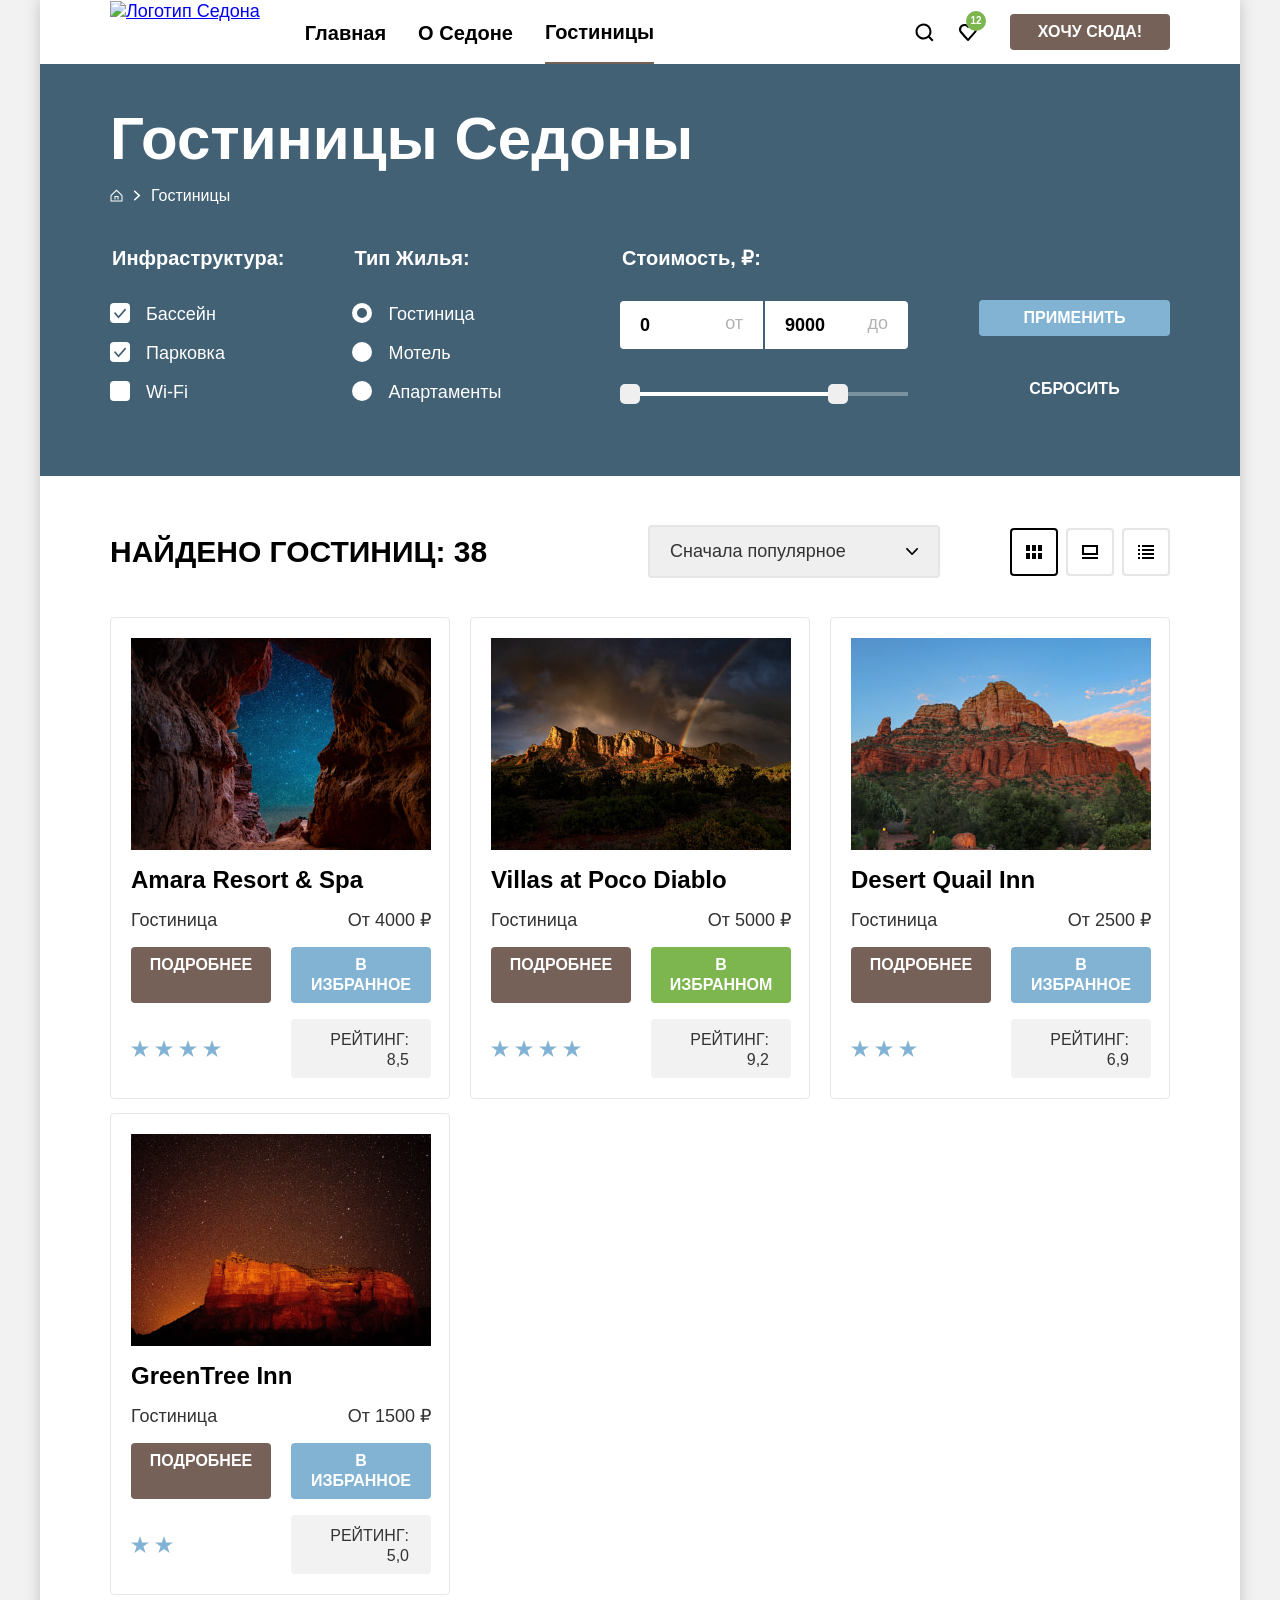
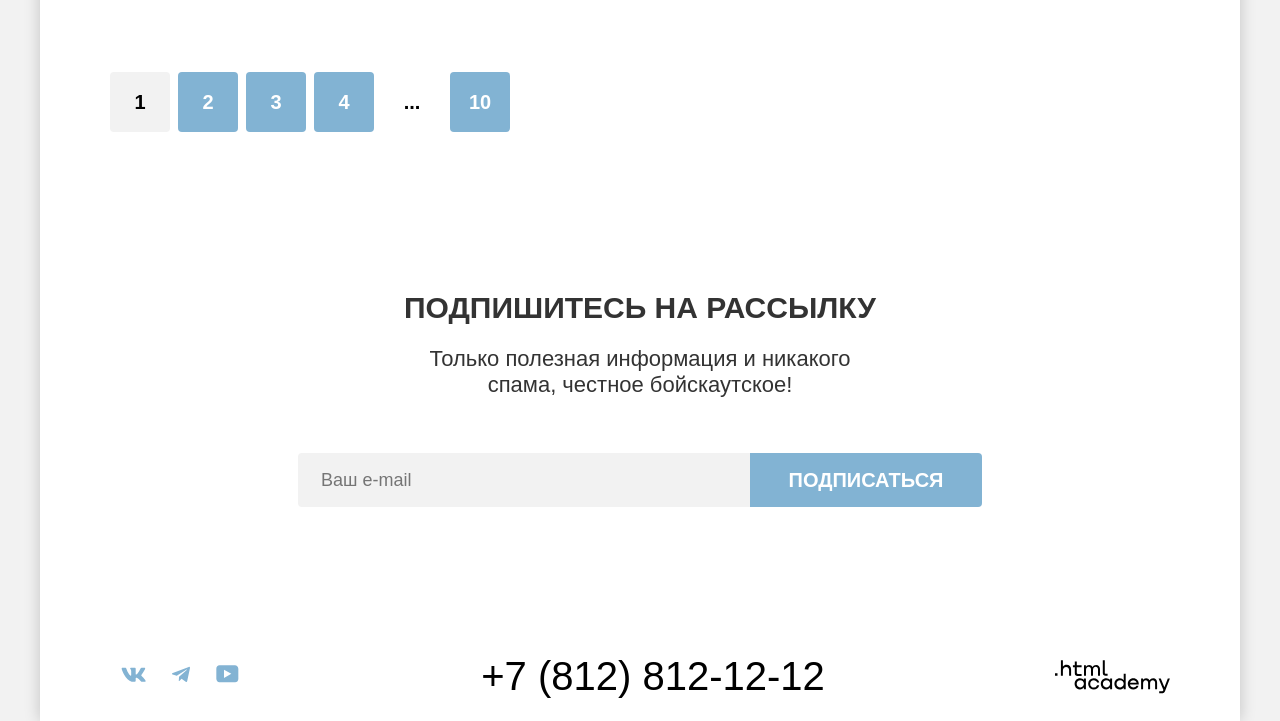
==== catalog.html @ 873b8c65 "Полностью завершена верстка" ====
<!DOCTYPE html>
<html lang="ru">
  <head>
    <meta charset="utf-8">
    <title>HTML Academy: Седона</title>
    <link rel="icon" href="favicon.ico">
    <link rel="stylesheet" href="styles/styles.css">
  </head>
  <body>
    <div class="page-container">
      <header class="page-header" data-test="header">
        <div class="container">
          <nav class="navigation">
            <a class="navigation-logo" href="index.html">
              <img class="navigation-logo-img" src="images/logo.svg" width="140" height="70" alt="Логотип Седона">
            </a>
            <ul class="navigation-list">
              <li class="navigation-item">
                <a class="navigation-link" href="index.html">Главная</a>
              </li>
              <li class="navigation-item">
                <a class="navigation-link" href="#">О Седоне</a>
              </li>
              <li class="navigation-item">
                <a class="navigation-link navigation-link-current">Гостиницы</a>
              </li>
            </ul>
            <ul class="navigation-user">
              <li class="navigation-user-item">
                <a class="navigation-user-link navigation-user-link-search" href="#">
                  <span class="visually-hidden">Поиск</span>
                </a>
              </li>
              <li class="navigation-user-item">
                <a class="navigation-user-link navigation-user-link-like" href="#">
                  <span class="visually-hidden">Избранное</span>
                  <span class="navigation-user-link-badge">12</span>
                </a>
              </li>
              <li class="navigation-item">
                <button class="header-button button button-primary" type="button">Хочу сюда!</button>
              </li>
            </ul>
          </nav>
        </div>
      </header>
      <main class=" main-container main-inner" data-test="main">
        <section class="inner-header">
          <div class="container">
            <h1 class="inner-header-title title-h-one">Гостиницы Седоны</h1>
            <ol class="breadcrumbs-list">
              <li class="breadcrumbs-item">
                <a class="breadcrumbs-link breadcrumbs-link-home" href="index.html">
                  <span class="visually-hidden">Главная</span>
                </a>
              </li>
              <li class="breadcrumbs-item">
                <a class="breadcrumbs-link">Гостиницы</a>
              </li>
            </ol>
            <form class="catalog-filter" action="https://echo.htmlacademy.ru/" method="get" data-test="filter">
              <fieldset class="catalog-filter-group">
                <legend class="catalog-filter-title">Инфраструктура:</legend>
                <ul class="catalog-filter-list">
                  <li class="catalog-filter-item">
                    <label class="control" for="pool">
                      <input class="control-input checkbox visually-hidden" type="checkbox" name="pool" id="pool"
                        checked>
                      <span class="checkbox-text">Бассейн</span>
                    </label>
                  </li>
                  <li class="catalog-filter-item">
                    <label class="control" for="parking">
                      <input class="control-input checkbox visually-hidden" type="checkbox" name="parking" id="parking"
                        checked>
                      <span class="checkbox-text">Парковка</span>
                    </label>
                  </li>
                  <li class="catalog-filter-item">
                    <label class="control" for="Wi-Fi">
                      <input class="control-input checkbox visually-hidden" type="checkbox" name="Wi-Fi" id="Wi-Fi">
                      <span class="checkbox-text">Wi-Fi</span>
                    </label>
                  </li>
                </ul>
              </fieldset>
              <fieldset class="catalog-filter-group">
                <legend class="catalog-filter-title">Тип Жилья:</legend>
                <ul class="catalog-filter-list">
                  <li class="catalog-filter-item">
                    <label class="control">
                      <input class="control-input radio visually-hidden" type="radio" name="house-type" value="hotel"
                        checked>
                      <span class="radio-text">Гостиница</span>
                    </label>
                  </li>
                  <li class="catalog-filter-item">
                    <label class="control">
                      <input class="control-input radio visually-hidden" type="radio" name="house-type" value="motel">
                      <span class="radio-text">Мотель</span>
                    </label>
                  </li>
                  <li class="catalog-filter-item">
                    <label class="control">
                      <input class="control-input radio visually-hidden" type="radio" name="house-type"
                        value="apartments">
                      <span class="radio-text">Апартаменты</span>
                    </label>
                  </li>
                </ul>
              </fieldset>
              <fieldset class="catalog-filter-group range">
                <legend class="catalog-filter-title">Стоимость, ₽:</legend>
                <div class="filter-range">
                  <label class="filter-range-control">
                    <span class="range-input-limit">от</span>
                    <input class="range-input range-input-min" type="text" name="main-interval" value="0">
                  </label>
                  <label class="filter-range-control">
                    <span class="range-input-limit"> до</span>
                    <input class="range-input range-input-max" type="text" name="main-interval" value="9000">
                  </label>
                  <div class="range-scale">
                    <div class="range-bar">
                      <button class="range-scale-toggle range-scale-min" type="button">
                        <span class="visually-hidden">Минимум</span>
                      </button>
                      <button class="range-scale-toggle range-scale-max" type="button">
                        <span class="visually-hidden">Максимум</span>
                      </button>
                    </div>
                  </div>
                </div>
              </fieldset>
              <fieldset class="catalog-filter-group filter-button">
                <button class="catalog-filter-button button button-secondary" type="submit">Применить</button>
                <button class="catalog-filter-button button button-reset" type="reset">Сбросить</button>
              </fieldset>
            </form>
          </div>
        </section>
        <section class="catalog">
          <div class="container">
            <header class="catalog-header" data-test="catalog">
              <h2 class="catalog-header-title title-h-second">Найдено гостиниц: <span>38</span></h2>
              <select class="select-control" aria-label="Сортировка">
                <option value="popular">Сначала популярное</option>
                <option value="cheap">Сначала дешёвое</option>
                <option value="expensive">Сначала дорогое</option>
              </select>
              <div class="view-buttons">
                <a class=" view-toggle view-toggle-current view-table" href="#">
                  <span class="visually-hidden">Показать плиткой</span>
                </a>
                <a class=" view-toggle view-gallery" href="#">
                  <span class="visually-hidden">Показать карточки </span>
                </a>
                <a class=" view-toggle view-list" href="#">
                  <span class="visually-hidden">Показать список</span>
                </a>
              </div>
            </header>
            <ul class="catalog-list">
              <li class="catalog-card">
                <a class="catalog-card-link" href="#">
                  <img class="catalog-card-image" src="images/catalog/hotel-1.jpg" width="300" height="212"
                    alt="Ущелье со звездным небом">
                </a>
                <a class="catalog-card-link" href="#">
                  <p class="catalog-card-title title-h-three">Amara Resort & Spa</p>
                </a>
                <span class="catalog-card-type">Гостиница</span>
                <span class="catalog-card-price">От 4000 ₽</span>
                <a class="catalog-more-button button button-primary" href="#">Подробнее</a>
                <button class="catalog-favorite-button button button-secondary" type="button">В Избранное</button>
                <div class="catalog-card-stars catalog-card-stars-four">
                  <span class="visually-hidden">4 звезды</span>
                </div>
                <p class="catalog-card-rating"> Рейтинг: 8,5 </p>
              </li>
              <li class="catalog-card">
                <a class="catalog-card-link" href="#">
                  <img class="catalog-card-image" src="images/catalog/hotel-2.jpg" width="300" height="212"
                    alt="Радуга на фоне гор">
                </a>
                <a class="catalog-card-link" href="#">
                  <p class="catalog-card-title title-h-three">Villas at Poco Diablo</p>
                </a>
                <span class="catalog-card-type">Гостиница</span>
                <span class="catalog-card-price">От 5000 ₽</span>
                <a class="catalog-more-button button button-primary" href="#">Подробнее</a>
                <button class="catalog-favorite-button button button-favorite" type="button">В Избранном</button>
                <div class="catalog-card-stars catalog-card-stars-four">
                  <span class="visually-hidden">4 звезды</span>
                </div>
                <p class="catalog-card-rating"> Рейтинг: 9,2 </p>
              </li>
              <li class="catalog-card">
                <a class="catalog-card-link" href="#">
                  <img class="catalog-card-image" src="images/catalog/hotel-3.jpg" width="300" height="212"
                    alt="Горы на фоне неба">
                </a>
                <a class="catalog-card-link" href="#">
                  <p class="catalog-card-title title-h-three">Desert Quail Inn</p>
                </a>
                <span class="catalog-card-type">Гостиница</span>
                <span class="catalog-card-price">От 2500 ₽</span>
                <a class="catalog-more-button button button-primary" href="#">Подробнее</a>
                <button class="catalog-favorite-button button button-secondary" type="button">В Избранное</button>
                <div class="catalog-card-stars catalog-card-stars-three">
                  <span class="visually-hidden">3 звезды</span>
                </div>
                <p class="catalog-card-rating"> Рейтинг: 6,9 </p>
              </li>
              <li class="catalog-card">
                <a class="catalog-card-link" href="#">
                  <img class="catalog-card-image" src="images/catalog/hotel-4.jpg" width="300" height="212"
                    alt="Горы на фоне звездного неба">
                </a>
                <a class="catalog-card-link" href="#">
                  <p class="catalog-card-title title-h-three">GreenTree Inn</p>
                </a>
                <span class="catalog-card-type">Гостиница</span>
                <span class="catalog-card-price">От 1500 ₽</span>
                <a class="catalog-more-button button button-primary" href="#">Подробнее</a>
                <button class="catalog-favorite-button button button-secondary" type="button">В Избранное</button>
                <div class="catalog-card-stars catalog-card-stars-two">
                  <span class="visually-hidden">2 звезды</span>
                </div>
                <span class="catalog-card-rating">Рейтинг: 5,0</span>
              </li>
            </ul>
            <ul class="pagination-list">
              <li class="pagination-item">
                <a class="pagination-link pagination-current">1</a>
              </li>
              <li class="pagination-item">
                <a class="pagination-link" href="#">2</a>
              </li>
              <li class="pagination-item">
                <a class="pagination-link" href="#">3</a>
              </li>
              <li class="pagination-item">
                <a class="pagination-link" href="#">4</a>
              </li>
              <li class="pagination-item">
                <span class="pagination-link pagination-text">...</span>
              </li>
              <li class="pagination-item">
                <a class="pagination-link" href="#">10</a>
              </li>
            </ul>
          </div>
        </section>
        <section class="subscribe" data-test="subscribe">
          <div class="subscribe-container">
            <h2 class="subscribe-title title-h-second">Подпишитесь на рассылку</h2>
            <p class="subscribe-text">Только полезная информация и никакого спама, честное бойскаутское!</p>
          </div>
          <form class="subscribe-form" action="https://echo.htmlacademy.ru/" method="post">
            <label class="visually-hidden" for="subscribe-email">Укажите ваш email</label>
            <input class="subscribe-form-input" type="email" id="subscribe-email" name="user-email" placeholder="Ваш e-mail" required>
            <button class="subscribe-button button button-secondary button-lg" type="submit">Подписаться</button>
          </form>
        </section>
      </main>
      <footer class="page-footer" data-test="footer">
        <div class="container page-footer-wrapper">
          <ul class="socials">
            <li class="social-item">
              <a class="social-link" href="https://vk.com/htmlacademy" target="_blank">
                <svg class="social-icon" xmlns="http://www.w3.org/2000/svg" width="25" height="15" viewBox="0 0 25 15" fill="currentColor">
                  <path fill-rule="evenodd" d="M24.12 1.8c.16-.54 0-.94-.8-.94H20.7c-.67 0-.98.34-1.15.73 0 0-1.33 3.2-3.22 5.27-.61.6-.9.8-1.23.8-.16 0-.41-.2-.41-.75v-5.1c0-.66-.19-.95-.74-.95H9.82c-.42 0-.67.3-.67.59 0 .62.95.76 1.04 2.51v3.8c0 .83-.15.98-.48.98-.9 0-3.06-3.2-4.34-6.88-.25-.72-.5-1-1.18-1H1.57c-.75 0-.9.34-.9.73 0 .68.89 4.07 4.14 8.55 2.17 3.06 5.23 4.72 8 4.72 1.68 0 1.88-.37 1.88-1v-2.32c0-.74.16-.88.7-.88.38 0 1.05.19 2.6 1.66 1.79 1.75 2.08 2.54 3.08 2.54h2.63c.75 0 1.12-.37.9-1.1-.23-.72-1.08-1.77-2.2-3.02-.62-.71-1.54-1.48-1.82-1.86-.39-.5-.28-.71 0-1.15 0 0 3.2-4.42 3.54-5.93Z" clip-rule="evenodd" />
                </svg>
                <span class="visually-hidden">ВКонтакте</span>
              </a>
            </li>
            <li class="social-item">
              <a class="social-link" href="https://t.me/htmlacademy" target="_blank">
                <svg class="social-icon" xmlns="http://www.w3.org/2000/svg" width="18" height="16" viewBox="0 0 18 16" fill="currentColor">
                  <path d="M16.79.96.84 7.1c-1.09.44-1.08 1.05-.2 1.32l4.1 1.28 9.47-5.98c.44-.27.85-.13.52.17l-7.68 6.93-.28 4.22c.41 0 .6-.2.83-.41l1.99-1.94 4.13 3.06c.77.42 1.31.2 1.5-.71l2.72-12.8c.28-1.1-.43-1.61-1.16-1.28Z" />
                </svg>
                <span class="visually-hidden">Телеграм</span>
              </a>
            </li>
            <li class="social-item">
              <a class="social-link" href="https://www.youtube.com/user/htmlacademyru" target="_blank">
                <svg class="social-icon" xmlns="http://www.w3.org/2000/svg" width="23" height="18" viewBox="0 0 23 18" fill="currentColor">
                  <path d="M18.94.36H3.51C1.65.36.33 1.95.33 3.76v10.09c0 1.91 1.32 3.5 3.18 3.5h15.65c1.64 0 3.17-1.59 3.17-3.4V3.76c-.22-1.8-1.53-3.4-3.39-3.4ZM7.99 12.89V4.82l7.34 4.04-7.34 4.03Z" />
                </svg>
                <span class="visually-hidden">YouTube</span>
              </a>
            </li>
          </ul>
          <a class="footer-phone" href="tel:+78128121212"> +7 (812) 812-12-12</a>
          <a class="footer-link-logo" href="https://htmlacademy.ru/" target="_blank">
            <svg class="developer-image" xmlns="http://www.w3.org/2000/svg" width="115" height="34" viewBox="0 0 115 34" fill="currentColor">
              <path d="M0 13.26v2.6h2.5v-2.6H0ZM11.6 4.86c-1.6 0-2.8.7-3.6 1.7h-.1V.36h-2v15.5h2v-5.3c0-2.1 1.3-3.6 3.3-3.6 1.8 0 2.9 1.4 2.9 3.2v5.7h2v-6.1c.1-3-1.8-4.9-4.5-4.9ZM26.6 5.16h-4.8v-3.7h-2v3.8h-1.9v2h1.9v6c0 1.7 1 2.7 2.7 2.7h4.1v-2h-3.7c-.7 0-1.1-.4-1.1-1.1v-5.7h4.8v-2ZM41.1 4.96c-1.6 0-2.9.8-3.5 2.1h-.1c-.6-1.2-1.8-2.1-3.4-2.1-1.4 0-2.5.8-3.1 1.8h-.1v-1.6H29v10.6h2v-5.4c0-2 1-3.5 2.6-3.5 1.5 0 2.4 1 2.4 2.6v6.3h2v-5.6c0-2.4 1.4-3.3 2.6-3.3 1.5 0 2.4 1 2.4 2.6v6.3h2v-6.5c.1-2.5-1.4-4.3-3.9-4.3ZM47.8 13.06c0 1.7 1 2.7 2.8 2.7h2v-2h-1.7c-.7 0-1.1-.4-1.1-1.1V.36h-2v12.7ZM28.9 20.06c-.9-1.1-2.2-1.8-3.9-1.8-3.1 0-5.4 2.3-5.4 5.6s2.3 5.6 5.4 5.6c1.8 0 3-.8 3.8-1.9h.1v1.6h2v-10.6h-2v1.5Zm-3.6 7.4c-2.2 0-3.6-1.6-3.6-3.6s1.4-3.6 3.6-3.6 3.6 1.6 3.6 3.6c0 1.9-1.4 3.6-3.6 3.6ZM44.2 22.36c-.5-2.4-2.6-4.1-5.4-4.1a5.4 5.4 0 0 0-5.6 5.6c0 3.1 2.2 5.6 5.6 5.6 2.8 0 4.9-1.8 5.4-4.2h-2.1a3.4 3.4 0 0 1-3.3 2.3c-2.2 0-3.6-1.6-3.6-3.6s1.4-3.6 3.6-3.6c1.6 0 2.8 1 3.3 2.2h2.1v-.2ZM55.1 20.06c-.9-1.1-2.2-1.8-3.9-1.8-3.1 0-5.4 2.3-5.4 5.6s2.3 5.6 5.4 5.6c1.8 0 3-.8 3.8-1.9h.1v1.6h2v-10.6h-2v1.5Zm-3.6 7.4c-2.2 0-3.6-1.6-3.6-3.6s1.4-3.6 3.6-3.6 3.6 1.6 3.6 3.6c0 1.9-1.5 3.6-3.6 3.6ZM68.7 20.16c-.9-1.1-2.2-1.9-3.9-1.9-3.1 0-5.4 2.3-5.4 5.6s2.2 5.6 5.4 5.6c1.7 0 3-.8 3.8-1.8h.1v1.5h2v-15.4h-2v6.4Zm-3.6 7.3c-2.2 0-3.6-1.6-3.6-3.6s1.4-3.6 3.6-3.6 3.6 1.6 3.6 3.6c-.1 2-1.5 3.6-3.6 3.6ZM78.3 18.26c-3.3 0-5.5 2.5-5.5 5.6 0 3 2.1 5.6 5.5 5.6 2.5 0 4.5-1.3 5.2-3.6h-2.1c-.5 1-1.6 1.6-3 1.6-1.9 0-3.3-1.3-3.4-2.9h8.8c.2-3.6-2-6.3-5.5-6.3Zm0 1.9c1.7 0 3 1 3.3 2.6h-6.5c.3-1.5 1.5-2.6 3.2-2.6ZM98.2 18.26c-1.6 0-2.9.8-3.6 2h-.1c-.6-1.2-1.8-2-3.4-2-1.4 0-2.5.7-3.1 1.8v-1.5h-1.9v10.6h2v-5.4c0-2 1-3.4 2.6-3.5 1.5 0 2.4 1 2.4 2.6v6.3h2v-5.6c0-2.4 1.4-3.3 2.6-3.3 1.5 0 2.4 1 2.4 2.6v6.3h2v-6.5c.1-2.6-1.4-4.4-3.9-4.4ZM109.4 27.36l-3.6-8.9h-2.2l4.8 11.6c-.3.9-.7 1.2-1.7 1.2h-2.5v2h2.5c1.8 0 2.8-.8 3.5-2.6l4.7-12.2h-2.1l-3.4 8.9Z" />
            </svg>
            <span class="visually-hidden">Логотип html academy</span>
          </a>
        </div>
      </footer>
    </div>
  </body>
</html>
---- styles/styles.css ----
/*Fonts*/
@font-face {
  font-family: "PT Sans";
  font-style: normal;
  font-weight: 400;
  font-display: swap;
  src: url(../fonts/ptsans-400.woff2) format("woff2");
}

@font-face {
  font-family: "PT Sans";
  font-style: normal;
  font-weight: 700;
  font-display: swap;
  src: url(../fonts/ptsans-700.woff2) format("woff2");
}

*,
*::before,
*::after {
  box-sizing: border-box;
}

html {
  height: 100%;
}

body {
  font-family: "PT Sans", "Arial", sans-serif;
  display: flex;
  flex-direction: column;
  min-height: 100%;
  font-size: 18px;
  line-height: 21px;
  margin: 0;
  color: #333333;
  background-color: #F2F2F2;
}

img {
  max-width: 100%;
  height: auto;
  object-fit: contain;
}

.visually-hidden {
  position: absolute;
  width: 1px;
  height: 1px;
  margin: -1px;
  padding: 0;
  overflow: hidden;
  border: 0;
  clip: rect(0 0 0 0);
}

.page-container {
  inline-size: 1200px;
  margin-inline: auto;
  background-color: #ffffff;
  box-shadow: 0 0 15px 0 rgba(0, 0, 0, 0.2);
}

.container {
  width: 100%;
  max-width: 1090px;
  padding-left: 15px;
  padding-right: 15px;
  margin-left: auto;
  margin-right: auto;
}

/*buttons*/
.button {
  font-size: 16px;
  line-height: 20px;
  font-weight: 700;
  padding: 8px 16px;
  border-radius: 4px;
  border: none;
  text-transform: uppercase;
  text-decoration: none;
  cursor: pointer;
  font-family: inherit;
  text-align: center;
}

.button:focus {
  outline: none;
}

.button:active {
  color: rgba(255, 255, 255, 0.3);
}

.button:disabled {
  background-color: #e5e5e5;
}

.button-primary {
  background-color: #756157;
  color: #ffffff;
}

.button-primary:hover,
.button-primary:focus {
  background-color: #615048;
}

.button-secondary {
  color: #ffffff;
  background-color: #82B3D3;
}

.button-secondary:hover,
.button-secondary:focus {
  background-color: #68A2CA;
}

.button-favorite {
  color: #ffffff;
  background-color: #7DB54F;
}

.button-favorite:hover,
.button-favorite:focus {
  background-color: #6C9E42;
}

.button-lg {
  font-size: 20px;
  line-height: 36px;
}

/*title*/
.title-h-one {
  font-size: 60px;
  line-height: 78px;
  font-weight: 700;
}

.title-h-second {
  font-size: 30px;
  line-height: 36px;
  font-weight: 700;
  text-transform: uppercase;
  margin: 0;
}

.title-h-three {
  font-size: 24px;
  line-height: 28px;
  font-weight: 700;
  color: #000000;
  margin: 0;
}


/*navigation*/

.page-header {
  color: #000000;
}

.navigation {
  display: flex;
  column-gap: 30px;
  margin: 0 auto;
}

.navigation-logo {
  margin-bottom: -6px;
  position: relative;
  z-index: 1;
}

.navigation-logo-img {
  vertical-align: middle;
}

.navigation-list {
  display: flex;
  flex-wrap: wrap;
  max-inline-size: 592px;
  list-style-type: none;
  padding: 0 15px;
  align-items: center;
  gap: 0 32px;
  margin: 0;
}

.navigation-link:hover,
.navigation-link:focus {
  color: #756257;
}

.navigation-link:active {
  color: rgba(117, 97, 87, 0.3);
}

.navigation-user {
  display: flex;
  flex-wrap: wrap;
  align-items: center;
  padding: 0;
  margin: 0 0 0 auto;
  list-style: none;
}

.navigation-link,
.navigation-user-link {
  display: block;
  box-sizing: border-box;
  padding-top: 20px;
  padding-bottom: 18px;
  font-size: 20px;
  line-height: 24px;
  font-weight: 700;
  color: inherit;
  text-decoration: none;
}

.navigation-link-current {
  position: relative;
  z-index: 1;
  border-bottom: 2px solid #756257;
}

.navigation-user-item {
  width: 44px;
  min-height: 38px;
}

.navigation-user-link-search {
  background-image: url(../images/icons/search.svg);
  background-repeat: no-repeat;
  background-position: center center;
  background-size: 20px 20px;
}

.navigation-user-link-search:hover,
.navigation-user-link-search:focus {
  opacity: 0.7;
}

.navigation-user-link-search:active {
  opacity: 0.5;
}

.navigation-user-link-like {
  background-image: url(../images/icons/like.svg);
  background-repeat: no-repeat;
  background-position: center center;
  background-size: 20px 20px;
}

.navigation-user-link-like:hover,
.navigation-user-link-like:focus {
  opacity: 0.7;
}

.navigation-user-link-like:active {
  opacity: 0.5;
}

.navigation-user-link-badge {
  display: flex;
  justify-content: center;
  align-items: center;
  position: relative;
  bottom: 12px;
  left: 20px;
  width: 20px;
  height: 20px;
  color: #ffffff;
  font-size: 10px;
  line-height: 10px;
  text-align: center;
  background-color: #7db54f;
  border-radius: 50%;
}

.header-button {
  margin-left: 20px;
  width: 160px;
}


/*hero*/
.hero {
  background-image: url(../images/icons/divider.svg), url(../images/index-background.jpg);
  background-color: #13344b;
  background-repeat: no-repeat;
  background-size: 100%, cover;
  background-position: bottom center;
  text-align: center;
}

.hero-image {
  margin: 50px 0 80px;
}

/*advantages*/
.advantages-description {
  margin: 0 auto;
  width: 685px;
  padding: 67px 0 91px;
  min-height: 277px;
}

.advantages-lead {
  color: #000000;
  text-align: center;
  margin-top: 0;
  margin-bottom: 24px;
}

.advantages-text {
  margin: 0;
  font-size: 22px;
  line-height: 26px;
  text-align: center;
}

.advantages-list {
  margin: 0;
  padding: 0;
  list-style: none;
  display: flex;
  flex-wrap: wrap;
}

.advantages-item {
  display: flex;
  flex-wrap: wrap;
}

.advantages-item-big {
  background-color: #82B3D3;
  display: flex;
  color: #ffffff;
  align-items: center;
}

.advantages-item:has(.advantages-image) .advantages-card {
  padding-block: 103px 101px;
}

.advantages-card {
  text-align: center;
  max-width: 400px;
  min-height: 385px;
  padding-inline: 85px;
  padding-block: 113px 112px;
  background-color: rgba(131, 179, 211, 0.12);
}


.advantages-title {
  position: relative;
  padding-inline: 29px;
  text-transform: uppercase;
  margin-block: 0 31px;
  padding-bottom: 30px;
}

.advantages-title::before {
  position: absolute;
  top: 100%;
  left: 50%;
  transform: translateX(-50%);
  width: 60px;
  height: 2px;
  opacity: 0.3;
  background: currentColor;
  content: "";
}

.advantages-description-text {
  margin: 0;
}

.contrast {
  color: #ffffff;
}

.colored {
  background-color: rgba(131, 179, 211, 0.2);
}

.advantages-image {
  vertical-align: middle;
}

/*services*/
.services {
  margin: 0 auto;
  text-align: center;
  padding-top: 64px
}

.services-preview-header {
  max-width: 505px;
  margin: 0 auto 64px;
}

.services-preview-title {
  margin-bottom: 20px;
}

.services-preview-lead {
  font-size: 22px;
  line-height: 26px;
  margin: 0;
}

.services-item:nth-of-type(odd) {
  background-color: rgba(131, 179, 211, 0.12);
}

.services-list {
  display: flex;
  flex-wrap: wrap;
  padding: 0;
  margin: 0;
  list-style: none;
}

.services-item {
  width: 400px;
  padding: 81px 85px;
  text-align: center;
}

.services-item::before {
  content: "";
  display: block;
  width: 75px;
  height: 72px;
  margin: 0 auto 30px;
  background-repeat: no-repeat;
  background-position: center;
  background-size: contain;
}

.services-house::before {
  background-image: url(../images/icons/house.svg);
}

.services-food::before {
  background-image: url(../images/icons/food.svg);
}

.services-gift::before {
  background-image: url(../images/icons/gift.svg);
}

.services-title {
  text-transform: uppercase;
  margin-bottom: 31px;
}

.services-description {
  margin: 0;
}

/*search*/
.search {
  max-width: 592px;
  text-align: center;
  padding: 97px 0 96px;
  margin: 0 auto;
}

.search-title {
  margin: 0 0 20px;
}

.search-description {
  font-size: 22px;
  line-height: 26px;
  margin: 0 0 54px;
}

.search-button {
  display: block;
  margin: 0 108px;
}

/*subscribe*/
.subscribe {
  background-size: cover;
  background-repeat: no-repeat;
  text-align: center;
  padding: 96px 0 104px;
}

.subscribe-bg {
  background-image: url("../images/subscribe-background.jpg");
  background-color: #333333;
  color: #ffffff;
}

.subscribe-container {
  max-width: 475px;
  margin: 0 auto;
}

.subscribe-title {
  margin: 0 0 20px;
}

.subscribe-text {
  font-size: 22px;
  line-height: 26px;
  margin: 0 0 55px;
}

.subscribe-form {
  display: flex;
  justify-content: center;
}

.subscribe-form-input {
  width: 452px;
  border-top-left-radius: 4px;
  border-bottom-left-radius: 4px;
  padding: 12px 20px;
  outline: none;
  border: 3px solid transparent;
  background-color: #F2F2F2;
  cursor: pointer;
  font-family: inherit;
  font-size: 18px;
  line-height: 24px;
}

.subscribe-form-input:focus {
  border: 3px solid #83B3D3;
}

.subscribe-button {
  min-inline-size: 232px;
  border-radius: 0 4px 4px 0;
}

/*footer*/
.page-footer {
  padding-block: 45px 25px;
}

.page-footer-wrapper {
  display: flex;
  justify-content: space-between;
  align-items: center;
}


.footer-link-logo {
  inline-size: 115px;
  block-size: 33px;
  color: #000000;
}

.footer-link-logo:hover,
.footer-link-logo:focus {
  color: #756157
}

.footer-link-logo:active {
  color: rgba(117, 97, 87, 0.3);
}

.footer-phone {
  font-size: 40px;
  line-height: 40px;
  color: #000000;
  text-decoration: none;
}

.footer-phone:hover,
.footer-phone:focus {
  color: #756157;
}

.footer-phone:active {
  color: rgba(117, 97, 87, 0.3);
}

.socials {
  align-items: center;
  display: flex;
  flex-wrap: wrap;
  list-style-type: none;
  margin: 0;
  padding: 0;
  max-width: 141px;
}

.social-item {
  text-align: center;
  vertical-align: middle;
  width: 47px;
}

.social-link {
  color: #83b3d3;
}

.social-link:hover .social-icon {
  fill: #68A2CA;
}

.social-link:focus .social-icon {
  fill: #68A2CA;
}

.social-link:active .social-icon {
  fill: rgba(104, 162, 202, 0.3);
}







/*catalog*/
/*header*/
.inner-header {
  padding-block: 36px 66px;
  background-color: #426175;
  background-image: url(../images/filters-background.jpg);
  background-repeat: no-repeat;
  background-size: cover;
  background-position: center;
  color: #ffffff;
}

.inner-header-title {
  font-weight: 700;
  font-size: 60px;
  line-height: 78px;
  margin-block: 0 8px;
}

/*breadcrumbs*/
.breadcrumbs-link {
  color: inherit;
  text-decoration: none;
  display: block;
  box-sizing: border-box;
}

.breadcrumbs-list {
  display: flex;
  margin: 0 0 39px;
  font-size: 16px;
  line-height: 20px;
  padding: 0;
  list-style-type: none;
}

.breadcrumbs-item:first-child .breadcrumbs-link {
  cursor: pointer;
  display: block;
  background-image: url(../images/icons/home.svg);
  background-position: 0 center, 23px center;
  background-repeat: no-repeat;
  width: 13px;
  min-inline-size: 13px;
  min-block-size: 21px;
}

.breadcrumbs-item:first-child:hover {
  opacity: 50%;
}

.breadcrumbs-item:first-child:focus {
  opacity: 50%;
}

.breadcrumbs-item:first-child:active {
  opacity: 30%;
}

.breadcrumbs-item:not(:first-child) {
  margin-left: 28px;
  position: relative;
}

.breadcrumbs-item:not(:first-child):before {
  background-image: url(../images/icons/right-arrow.svg);
  background-position: center;
  background-repeat: no-repeat;
  content: "";
  height: 15px;
  left: -19px;
  position: absolute;
  top: 2px;
  width: 9px;
}

/*catalog*/
/*filter*/
.catalog-filter {
  display: flex;
  flex-wrap: wrap;
  gap: 66px;
}

.catalog-filter-title {
  font-size: 20px;
  line-height: 24px;
  font-weight: 700;
  margin-bottom: 31px;
}

.catalog-filter-group {
  min-inline-size: 150px;
  margin: 0;
  padding: 0;
  border: none;
}

.catalog-group-price,
.catalog-group-checkbox {
  display: flex;
  column-gap: 70px;
}

.catalog-filter-list {
  min-width: 150px;
  line-height: 23px;
  padding: 0;
  margin: 0;
  list-style-type: none;
}

.catalog-filter-item:not(:last-child) {
  margin-bottom: 16px;
}

.range {
  max-inline-size: 293px;
  margin-inline-start: auto;
}

.checkbox-text,
.radio-text {
  position: relative;
  display: flex;
  max-width: 150px;
  top: 2px;
  column-gap: 16px;
  line-height: 23px;
}

.checkbox:checked + .checkbox-text::before {
  background-image: url("../images/icons/checkbox.svg");
  background-repeat: no-repeat;
  background-position: center;
}

.checkbox-text::before {
  content: "";
  display: flex;
  min-width: 20px;
  height: 20px;
  border: 1px solid transparent;
  border-radius: 4px;
  background-color: #ffffff;
}

.radio:checked + .radio-text::before {
  width: 20px;
  height: 20px;
  border: 5px solid #ffffff;
  border-radius: 50%;
  background-color: #3f5e72;
}

.radio-text::before {
  content: "";
  display: block;
  min-width: 20px;
  height: 20px;
  border: 1px solid transparent;
  border-radius: 50%;
  background-color: #ffffff;
}

.control:hover {
  opacity: 0.6;
}

.control:active {
  opacity: 0.3;
}

.control-input:focus + .checkbox-text::before {
  outline: 3px solid #83b3d3;
}

.control-input:focus + .radio-text::before {
  outline: 3px solid #83b3d3;
}

/*filter-range*/
.filter-range {
  display: flex;
  flex-wrap: wrap;
  gap: 2px;
  max-height: 50px;
}

.filter-range-control {
  position: relative;
  padding-bottom: 41px;
}

.range-input-limit {
  position: absolute;
  content: "";
  top: 12px;
  right: 20px;
  color: rgba(0, 0, 0, 0.3);
}

.range-input {
  width: 143px;
  height: 48px;
  padding: 12px 20px;
  border: none;
  font-family: inherit;
  font-size: 18px;
  font-weight: 700;
  line-height: 24px;
}

.range-input:hover {
  background-color: #E6E6E6;
}

.range-input:focus {
  background-color: #E6E6E6;
  outline: 3px solid #83b3d3;
}

.range-input-min {
  border-top-left-radius: 4px;
  border-bottom-left-radius: 4px;
}

.range-input-max {
  border-top-right-radius: 4px;
  border-bottom-right-radius: 4px;
}

.range-scale {
  position: relative;
  inline-size: 288px;
  block-size: 4px;
  background-color: rgba(255, 255, 255, 0.3);
}

.range-bar {
  position: absolute;
  left: 0;
  width: 226px;
  block-size: 4px;
  background-color: #ffffff;
}

.range-scale-toggle {
  position: absolute;
  width: 20px;
  height: 20px;
  top: -8px;
  border-radius: 5px;
  border: none;
  cursor: pointer;
}


.range-scale-toggle:focus {
  outline: 3px solid #83b3d3;
  outline-offset: -3px;
}
.range-scale-toggle:active {
  outline: 2px solid #83b3d3;
  outline-offset: -2px;
}

.range-scale-min {
  left: 0;
}

.range-scale-max {
  right: -2px;

}

.filter-button {
  display: flex;
  flex-direction: column;
  margin-top: 54px;
  min-width: 191px;

}

.button-reset {
  color: #ffffff;
  font-size: 16px;
  line-height: 20px;
  background-color: transparent;
  margin-top: 32px;
  border: 3px solid transparent;
}

.button-reset:hover {
  color: rgba(255, 255, 255, 0.3);
  border: 3px solid transparent;
}

.button-reset:focus {
  color: #ffffff;
  border: 3px solid #83B3D3;
}

.button-reset:active {
  color: rgba(255, 255, 255, 0.3);
  border: 3px solid transparent;
}

/*catalog-card*/
.catalog {
  padding-top: 49px;
  padding-bottom: 62px;
}

.catalog-header {
  display: flex;
  justify-content: space-between;
  align-items: center;
  margin-bottom: 39px;
  gap: 70px;
}

.catalog-header-title {
  color: #000000;
  margin: 0;
}

.select-control {
  width: 292px;
  padding: 14px 20px;
  margin-inline-start: auto;
  border: 2px solid #E5E5E5;
  border-radius: 4px;
  color: inherit;
  font: inherit;
  background-image: url(../images/icons/down-arrow.svg);
  background-repeat: no-repeat;
  background-position: right 20px center;
  appearance: none;
}

.select-control:hover {
  border-color: #68a2ca;
}

.select-control:focus {
  outline-color: #68A2CA;
}

.select-control:active {
  outline-color: rgba(0, 0, 0, 0.3);
  color: rgba(0, 0, 0, 0.3);
}

.view-buttons {
  inline-size: 160px;
  display: flex;
  flex-wrap: wrap;
  gap: 8px;
}

.view-toggle {
  border: 2px solid #e5e5e5;
  border-radius: 4px;
}

.view-toggle:hover,
.view-toggle:active {
  border: 2px solid #000000;
}

.view-toggle:focus {
  border-color: #68a2ca;
}

.view-toggle-current {
  border: 2px solid #000000;
}

.view-table {
  background-image: url(../images/icons/table-view.svg);
  background-repeat: no-repeat;
  background-position: center;
  inline-size: 48px;
  block-size: 48px;
}

.view-gallery {
  background-image: url(../images/icons/gallery-view.svg);
  background-repeat: no-repeat;
  background-position: center;
  inline-size: 48px;
  block-size: 48px;
}

.view-list {
  background-image: url(../images/icons/list-view.svg);
  background-repeat: no-repeat;
  background-position: center;
  inline-size: 48px;
  block-size: 48px;
}

.catalog-list {
  display: grid;
  grid-template-columns: repeat(3, 340px);
  list-style-type: none;
  row-gap: 14px;
  column-gap: 20px;
  padding: 0;
  margin: 0 0 77px;
}

.catalog-card {
  display: grid;
  grid-template-columns: repeat(2, 140px);
  padding: 20px;
  row-gap: 16px;
  column-gap: 20px;
  border: 1px solid #e6e6e6;
  border-radius: 4px;

}

.catalog-card-link {
  grid-column: span 2;
  text-decoration: none;
  color: #000000;
}

.catalog-card-link:hover {
  opacity: 0.6;
}

.catalog-card-link:active {
  opacity: 0.3;
}

.catalog-card-title:hover {
  opacity: 0.5;
}

.catalog-card-image {
  display: block;
  inline-size: 300px;
}

.catalog-card-price {
  text-align: end;
}

.catalog-card-stars {
  display: flex;
  justify-content: space-between;
  align-items: center;
  font-size: 16px;
  line-height: 20px;
  text-align: center;
  text-transform: uppercase;
}

.catalog-card-stars-five {
  background-image: url(../images/icons/star.svg),
    url(../images/icons/star.svg),
    url(../images/icons/star.svg),
    url(../images/icons/star.svg),
    url(../images/icons/star.svg);
  background-repeat: no-repeat;
  background-position: 0 center,
    24px center,
    48px center,
    72px center,
    96px center;
}

.catalog-card-stars-four {
  background-image: url(../images/icons/star.svg),
    url(../images/icons/star.svg),
    url(../images/icons/star.svg),
    url(../images/icons/star.svg);
  background-repeat: no-repeat;
  background-position: 0 center,
    24px center,
    48px center,
    72px center;
}

.catalog-card-stars-three {
  background: url(../images/icons/star.svg),
    url(../images/icons/star.svg),
    url(../images/icons/star.svg);
  background-repeat: no-repeat;
  background-position: 0 center,
    24px center,
    48px center;
}

.catalog-card-stars-two {
  background: url(../images/icons/star.svg),
    url(../images/icons/star.svg);
  background-repeat: no-repeat;
  background-position: 0 center,
    24px center;
}

.catalog-card-stars-one {
  background: url(../images/icons/star.svg);
  background-repeat: no-repeat;
  background-position: 0 center;
}

.catalog-card-description {
  margin: 0;
  display: flex;
  justify-content: space-between;
  font-size: 18px;
  font-weight: 400;
  line-height: 21px;
  text-align: left;
}

.catalog-card-button {
  display: flex;
  justify-content: space-between;
}

.catalog-card-rating {
  padding: 11px 22px 8px 22px;
  font-size: 16px;
  line-height: 20px;
  text-transform: uppercase;
  background-color: #F2F2F2;
  border-radius: 4px;
  text-align: end;
  margin: 0;
}

/*pagination*/
.pagination-list {
  display: flex;
  gap: 8px;
  padding: 0;
  margin: 0;
  list-style-type: none;
}

.pagination-link {
  display: flex;
  justify-content: center;
  align-items: center;
  width: 60px;
  height: 60px;
  border-radius: 4px;
  background-color: #82b3d3;
  text-decoration: none;
  color: #ffffff;
  font-size: 20px;
  line-height: 36px;
  font-weight: 700;
}

.pagination-link:hover,
.pagination-link:focus {
  background-color: #68A2CA;
}

.pagination-link:active {
  color: rgba(255, 255, 255, 0.3);
}

.pagination-current {
  background-color: #f2f2f2;
  color: #000000;
  pointer-events: none;
}

.pagination-text {
  background-color: #ffffff;
  color: #000000;
  pointer-events: none;
}

/*modal*/
.modal-container {
  position: fixed;
  top: 0;
  left: 0;
  display: flex;
  width: 100%;
  height: 100%;
  background-color: rgba(242, 242, 242, 0.8);
}

.modal {
  position: relative;
  margin: auto;
  padding: 40px;
  background-color: #ffffff;
}

.modal-auth {
  width: 717px;
  min-height: 576px;
  border-radius: 30px;
  padding: 64px 70px;
}

.modal-title {
  margin: 0 0 64px;
  max-width: 520px;
}

.modal-content-form {
  display: grid;
  grid-template-columns: 50% 50%;
  row-gap: 48px;
}

.modal-content-form label {
  align-items: center;
  display: flex;
  font-size: 20px;
  font-weight: 700;
  justify-content: space-between;
  line-height: 24px;
}

.modal-content {
  display: flex;
  align-items: center;
  justify-content: space-between;
}

.modal-content-label {
  grid-column: 1 / -1;
  position: relative;
}

.modal-group-label {
  min-width: 134px;
}

.modal-close-button {
  position: absolute;
  background-color: #f2f2f2;
  right: 52px;
  top: 64px;
  display: block;
  margin-left: auto;
  border: none;
  border-radius: 50%;
  width: 52px;
  height: 52px;
  background-image: url("../images/icons/close.svg");
  background-repeat: no-repeat;
  background-position: center;
  cursor: pointer;
}

.modal-close-button:hover {
  background-color: #E6E6E6;
}

.modal-close-button:focus {
  background-color: #E6E6E6;
  outline: 3px solid #68A2CA;
}

.modal-close-button:active {
  opacity: 30%;
  outline: none;
}


.modal-form-input {
  width: 440px;
  border-radius: 4px;
  height: 48px;
  font-size: 18px;
  font-weight: 700;
  line-height: 24px;
  padding: 0 17px 0 17px;
  outline: none;
  border: 3px solid transparent;
}

.modal-date-input {
  cursor: pointer;
  background-image: url(../images/icons/date.svg);
  background-repeat: no-repeat;
  background-position: 96% 50%;
}

.modal-form-input {
  background-color: #F2F2F2;
  border: none;
}

.modal-form-input:hover {
  background-color: #E6E6E6;
}

.modal-form-input:focus {
  background-color: #E6E6E6;
  border: 3px solid #83B3D3;
}

.notification {
  bottom: -26px;
  color: #333333;
  font-size: 16px;
  left: 157px;
  line-height: 21px;
  font-weight: 400;
  position: absolute;
  text-transform: none;
}

.notification-error {
  color: #FF5757;
}


.modal-content-input {
  height: 48px;
  background-color: #F2F2F2;
  font-weight: 700;
  font-size: 18px;
  line-height: 20px;
  width: 31px;
  border: none;
  outline: none;
}

.modal-number-input {
  display: flex;
  margin-right: -6px;
}

.modal-number-input:nth-child(2) {
  padding-right: 96px;
}

input[type="number"]::-webkit-outer-spin-button,
input[type="number"]::-webkit-inner-spin-button {
  -webkit-appearance: none;
}

input[type='number'],
input[type="number"]:hover,
input[type="number"]:focus {
  appearance: none;
  -moz-appearance: textfield;
}

.modal-button {
  width: 40px;
  cursor: pointer;
  border: none;
}

.modal-button svg {
  opacity: 30%;
}

.modal-button-less {
  border-top-left-radius: 4px;
  border-bottom-left-radius: 4px;
}

.modal-button-more {
  border-top-right-radius: 4px;
  border-bottom-right-radius: 4px;
}

.modal-button:hover svg {
  color: #000000;
  opacity: 100%;
}

.modal-button:focus svg {
  color: #000000;
  opacity: 100%;
  border: 3px solid #82B3D3;
  border-radius: 4px;
}

.modal-button:active svg {
  opacity: 30%;
  border: none;
}

/* TOOLTIP */
.tooltip {
  position: absolute;
  width: 26px;
  height: 26px;
  margin-left: 59px;
}

.tooltip-toggle {
  border: none;
  background-color: transparent;
  padding: 0;
  margin: 0;
  display: block;
}

.tooltip-icon {
  width: 100%;
  height: 100%;
  color: #242424;
  display: block;
}

.tooltip-toggle:hover .tooltip-icon {
  color: #AF7842;
}

.tooltip-text {
  position: absolute;
  top: 100%;
  left: 50%;
  transform: translateX(-50%);
  width: 256px;
  padding: 20px 18px 23px 22px;
  margin-top: 17px;
  font-size: 16px;
  line-height: 20px;
  border-radius: 10px;
  background-color: #333333;
  color: #ffffff;
  display: none;
}

.tooltip-text::before {
  content: "";
  display: block;
  width: 19px;
  height: 9px;
  position: absolute;
  bottom: 100%;
  left: 0;
  right: 0;
  margin: 0 auto;
  background-image: url(../images/icons/tooltip-arrow.svg);
}

.tooltip-toggle:hover + .tooltip-text,
.tooltip-toggle:focus + .tooltip-text {
  display: block;
}

.modal-content-input {
  text-align: center;
}

.modal-button-search {
  height: 60px;
  width: 577px;
  grid-column: 1 / -1;
  font-size: 20px;
  line-height: 24px;
  border-radius: 10px;
}
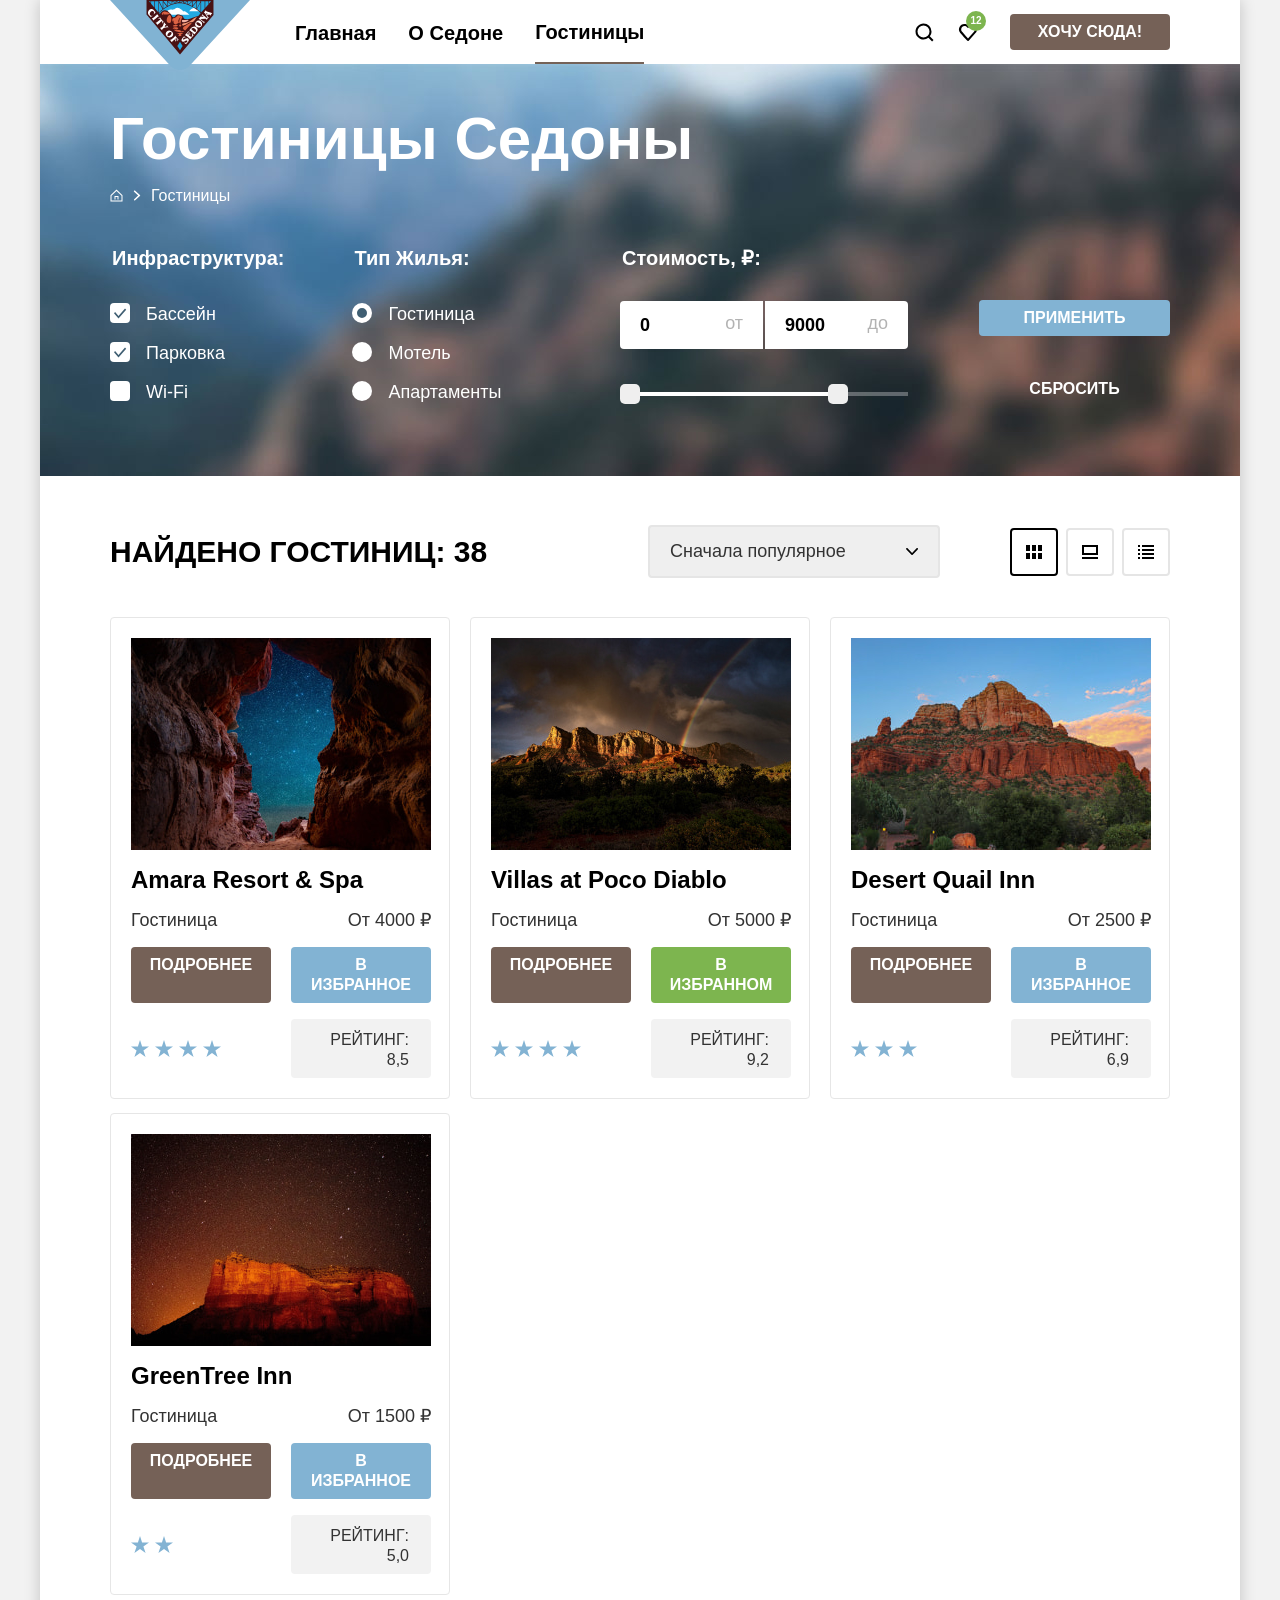
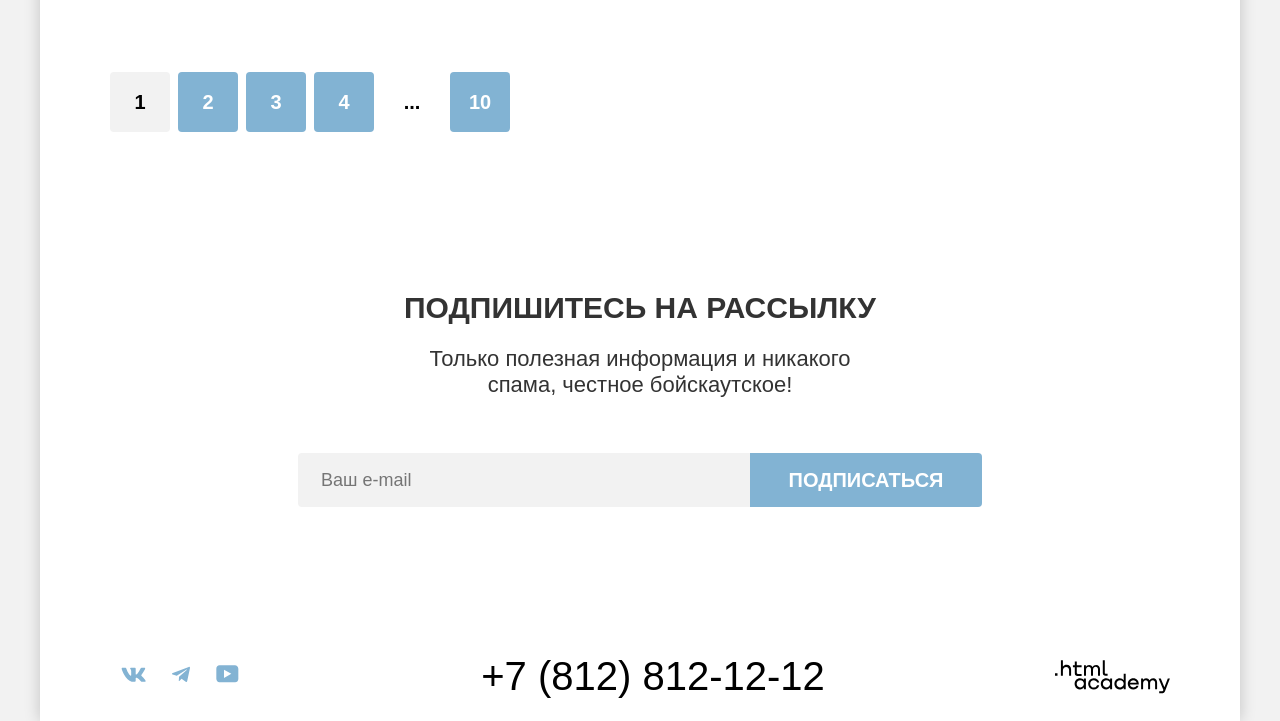
==== commit e2c1f11d: "Исправлено подключение Фавиконок" ====
--- a/catalog.html
+++ b/catalog.html
@@ -4,6 +4,7 @@
     <meta charset="utf-8">
     <title>HTML Academy: Седона</title>
     <link rel="icon" href="favicon.ico">
+    <link rel="icon" type="image/png" sizes="32x32" href="images/favicon.png">
     <link rel="stylesheet" href="styles/styles.css">
   </head>
   <body>
--- a/styles/styles.css
+++ b/styles/styles.css
@@ -335,6 +335,14 @@
   flex-wrap: wrap;
 }
 
+.advantages-item:nth-child(even):not(.advantages-item-big) {
+  background-color: #83B3D31F;
+}
+
+.advantages-item:nth-child(odd):not(.advantages-item-big) {
+  background-color: #83B3D333;
+}
+
 .advantages-item-big {
   background-color: #82B3D3;
   display: flex;
@@ -352,9 +360,7 @@
   min-height: 385px;
   padding-inline: 85px;
   padding-block: 113px 112px;
-  background-color: rgba(131, 179, 211, 0.12);
-}
-
+}
 
 .advantages-title {
   position: relative;
@@ -382,10 +388,6 @@
 
 .contrast {
   color: #ffffff;
-}
-
-.colored {
-  background-color: rgba(131, 179, 211, 0.2);
 }
 
 .advantages-image {
@@ -654,6 +656,7 @@
 
 .breadcrumbs-list {
   display: flex;
+  flex-wrap: wrap;
   margin: 0 0 39px;
   font-size: 16px;
   line-height: 20px;
@@ -831,6 +834,7 @@
   width: 143px;
   height: 48px;
   padding: 12px 20px;
+  padding-right: 40px;
   border: none;
   font-family: inherit;
   font-size: 18px;
@@ -1040,6 +1044,7 @@
 
 .catalog-card {
   display: grid;
+  align-self: start;
   grid-template-columns: repeat(2, 140px);
   padding: 20px;
   row-gap: 16px;
@@ -1165,6 +1170,7 @@
 /*pagination*/
 .pagination-list {
   display: flex;
+  flex-wrap: wrap;
   gap: 8px;
   padding: 0;
   margin: 0;
